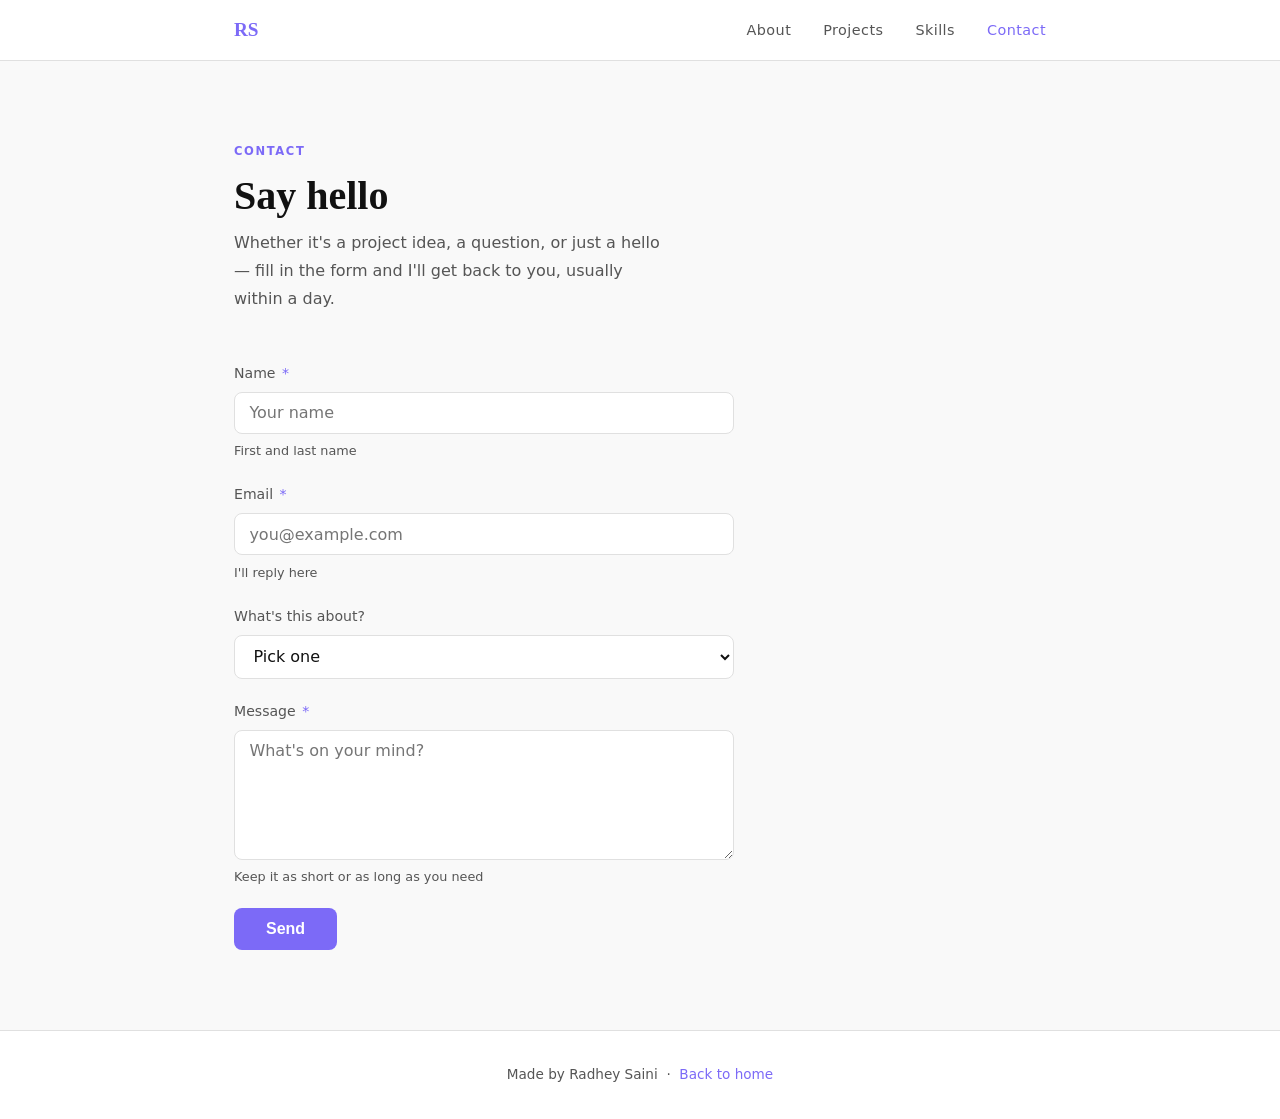
==== contact.html @ 5c586a08 "Add files via upload" ====
<!DOCTYPE html>
<html lang="en">
<head>
  <meta charset="UTF-8" />
  <meta name="viewport" content="width=device-width, initial-scale=1.0" />
  <meta name="description" content="Get in touch with Radhey Saini — BCA student and data analytics intern based in New Delhi." />
  <meta name="robots" content="index, follow" />
  <meta name="author" content="Radhey Saini" />

  <meta property="og:title" content="Contact | Radhey Saini" />
  <meta property="og:description" content="Drop me a message — I usually reply within a day." />
  <meta property="og:type" content="website" />

  <meta name="twitter:card" content="summary" />
  <meta name="twitter:title" content="Contact | Radhey Saini" />
  <meta name="twitter:description" content="Drop me a message — I usually reply within a day." />

  <title>Contact | Radhey Saini</title>

  <style>
    *, *::before, *::after { box-sizing: border-box; margin: 0; padding: 0; }

    :root {
      --bg: #0f0f0f;
      --surface: #161616;
      --border: #2a2a2a;
      --accent: #7c6af7;
      --accent-dim: #3d3580;
      --text: #e8e8e8;
      --muted: #888;
      --font-display: 'Georgia', serif;
      --font-body: system-ui, -apple-system, sans-serif;
      --radius: 8px;
      --max-w: 860px;
    }

    @media (prefers-color-scheme: light) {
      :root { --bg: #f9f9f9; --surface: #ffffff; --border: #e0e0e0; --text: #111; --muted: #555; }
    }

    @media (prefers-reduced-motion: reduce) {
      * { animation: none !important; transition: none !important; }
    }

    html { scroll-behavior: smooth; }
    body { background: var(--bg); color: var(--text); font-family: var(--font-body); font-size: 1rem; line-height: 1.75; }

    .skip-link {
      position: absolute; top: -100%; left: 1rem;
      background: var(--accent); color: #fff;
      padding: 0.5rem 1rem; border-radius: var(--radius);
      font-weight: 600; z-index: 9999; transition: top 0.2s;
    }
    .skip-link:focus { top: 1rem; }

    header { background: var(--surface); border-bottom: 1px solid var(--border); position: sticky; top: 0; z-index: 100; }

    nav {
      max-width: var(--max-w); margin: 0 auto;
      padding: 0 1.5rem; display: flex;
      align-items: center; justify-content: space-between; height: 60px;
    }

    .nav-logo { font-family: var(--font-display); font-size: 1.2rem; font-weight: bold; color: var(--accent); text-decoration: none; }
    .nav-logo:focus-visible { outline: 2px solid var(--accent); outline-offset: 4px; border-radius: 4px; }

    .nav-links { list-style: none; display: flex; gap: 2rem; }
    .nav-links a { color: var(--muted); text-decoration: none; font-size: 0.9rem; letter-spacing: 0.03em; transition: color 0.2s; }
    .nav-links a:hover, .nav-links a:focus-visible { color: var(--text); }
    .nav-links a:focus-visible { outline: 2px solid var(--accent); outline-offset: 4px; border-radius: 4px; }
    .nav-links a[aria-current="page"] { color: var(--accent); }

    main { max-width: var(--max-w); margin: 0 auto; padding: 5rem 1.5rem; }

    h1 { font-family: var(--font-display); font-size: clamp(1.8rem, 4vw, 2.5rem); line-height: 1.25; margin-bottom: 0.5rem; }

    .section-label { font-size: 0.72rem; letter-spacing: 0.14em; text-transform: uppercase; color: var(--accent); font-weight: 600; margin-bottom: 0.6rem; display: block; }

    .page-sub { color: var(--muted); margin-bottom: 3rem; max-width: 440px; }

    .contact-form { display: flex; flex-direction: column; gap: 1.25rem; max-width: 500px; }

    .form-group { display: flex; flex-direction: column; gap: 0.4rem; }

    label { font-size: 0.88rem; color: var(--muted); font-weight: 500; }

    .required-mark { color: var(--accent); margin-left: 2px; }

    input, textarea, select {
      background: var(--surface); border: 1px solid var(--border);
      color: var(--text); padding: 0.65rem 0.9rem;
      border-radius: var(--radius); font-size: 1rem;
      font-family: var(--font-body); transition: border-color 0.2s; width: 100%;
    }

    input:focus, textarea:focus, select:focus {
      outline: none; border-color: var(--accent);
      box-shadow: 0 0 0 3px rgba(124,106,247,0.2);
    }

    input[aria-invalid="true"], textarea[aria-invalid="true"] { border-color: #d95f5f; }

    textarea { resize: vertical; min-height: 130px; }

    .field-hint { font-size: 0.8rem; color: var(--muted); }

    .submit-btn {
      align-self: flex-start; padding: 0.75rem 2rem;
      background: var(--accent); color: #fff; border: none;
      border-radius: var(--radius); font-size: 1rem;
      font-weight: 600; cursor: pointer; transition: background 0.2s;
    }
    .submit-btn:hover { background: var(--accent-dim); }
    .submit-btn:focus-visible { outline: 2px solid var(--text); outline-offset: 4px; }

    .success-msg {
      display: none;
      background: #1a2e1a; border: 1px solid #3a6b3a;
      color: #7fcc7f; padding: 1rem 1.25rem;
      border-radius: var(--radius); font-size: 0.95rem;
      max-width: 500px;
    }

    footer { background: var(--surface); border-top: 1px solid var(--border); text-align: center; padding: 2rem 1.5rem; color: var(--muted); font-size: 0.85rem; }
    footer a { color: var(--accent); text-decoration: none; }
    footer a:hover { text-decoration: underline; }
    footer a:focus-visible { outline: 2px solid var(--accent); outline-offset: 4px; border-radius: 4px; }

    @media (max-width: 600px) {
      .nav-links { gap: 1.2rem; }
    }
  </style>
</head>

<body>

  <a href="#main-content" class="skip-link">Skip to main content</a>

  <header role="banner">
    <nav aria-label="Primary navigation">
      <a href="index.html" class="nav-logo" aria-label="Radhey Saini — go to homepage">RS</a>
      <ul class="nav-links" role="list">
        <li><a href="index.html#about">About</a></li>
        <li><a href="index.html#projects">Projects</a></li>
        <li><a href="index.html#skills">Skills</a></li>
        <li><a href="contact.html" aria-current="page">Contact</a></li>
      </ul>
    </nav>
  </header>

  <main id="main-content">
    <span class="section-label" aria-hidden="true">Contact</span>
    <h1>Say hello</h1>
    <p class="page-sub">Whether it's a project idea, a question, or just a hello — fill in the form and I'll get back to you, usually within a day.</p>

    <div role="status" class="success-msg" id="success-msg" aria-live="polite">
      Got it — I'll reply soon.
    </div>

    <form class="contact-form" id="contact-form" aria-label="Contact form" novalidate>

      <div class="form-group">
        <label for="name">
          Name <span class="required-mark" aria-hidden="true">*</span>
        </label>
        <input
          type="text"
          id="name"
          name="name"
          required
          autocomplete="name"
          aria-required="true"
          aria-describedby="name-hint"
          placeholder="Your name"
        />
        <span class="field-hint" id="name-hint">First and last name</span>
      </div>

      <div class="form-group">
        <label for="email">
          Email <span class="required-mark" aria-hidden="true">*</span>
        </label>
        <input
          type="email"
          id="email"
          name="email"
          required
          autocomplete="email"
          aria-required="true"
          aria-describedby="email-hint"
          placeholder="you@example.com"
        />
        <span class="field-hint" id="email-hint">I'll reply here</span>
      </div>

      <div class="form-group">
        <label for="subject">What's this about?</label>
        <select id="subject" name="subject">
          <option value="">Pick one</option>
          <option value="work">Work or internship</option>
          <option value="project">Collaboration</option>
          <option value="general">Just saying hi</option>
        </select>
      </div>

      <div class="form-group">
        <label for="message">
          Message <span class="required-mark" aria-hidden="true">*</span>
        </label>
        <textarea
          id="message"
          name="message"
          required
          aria-required="true"
          aria-describedby="message-hint"
          placeholder="What's on your mind?"
        ></textarea>
        <span class="field-hint" id="message-hint">Keep it as short or as long as you need</span>
      </div>

      <button type="submit" class="submit-btn">Send</button>

    </form>
  </main>

  <footer role="contentinfo">
    <p>Made by Radhey Saini &nbsp;·&nbsp; <a href="index.html">Back to home</a></p>
  </footer>

  <script>
    const form = document.getElementById('contact-form');
    const successMsg = document.getElementById('success-msg');

    form.addEventListener('submit', function (e) {
      e.preventDefault();
      let valid = true;
      let firstInvalid = null;

      form.querySelectorAll('[required]').forEach(field => {
        if (!field.value.trim()) {
          field.setAttribute('aria-invalid', 'true');
          if (!firstInvalid) firstInvalid = field;
          valid = false;
        } else {
          field.setAttribute('aria-invalid', 'false');
        }
      });

      if (!valid) {
        firstInvalid.focus();
        return;
      }

      form.style.display = 'none';
      successMsg.style.display = 'block';
      successMsg.focus();
    });
  </script>

</body>
</html>
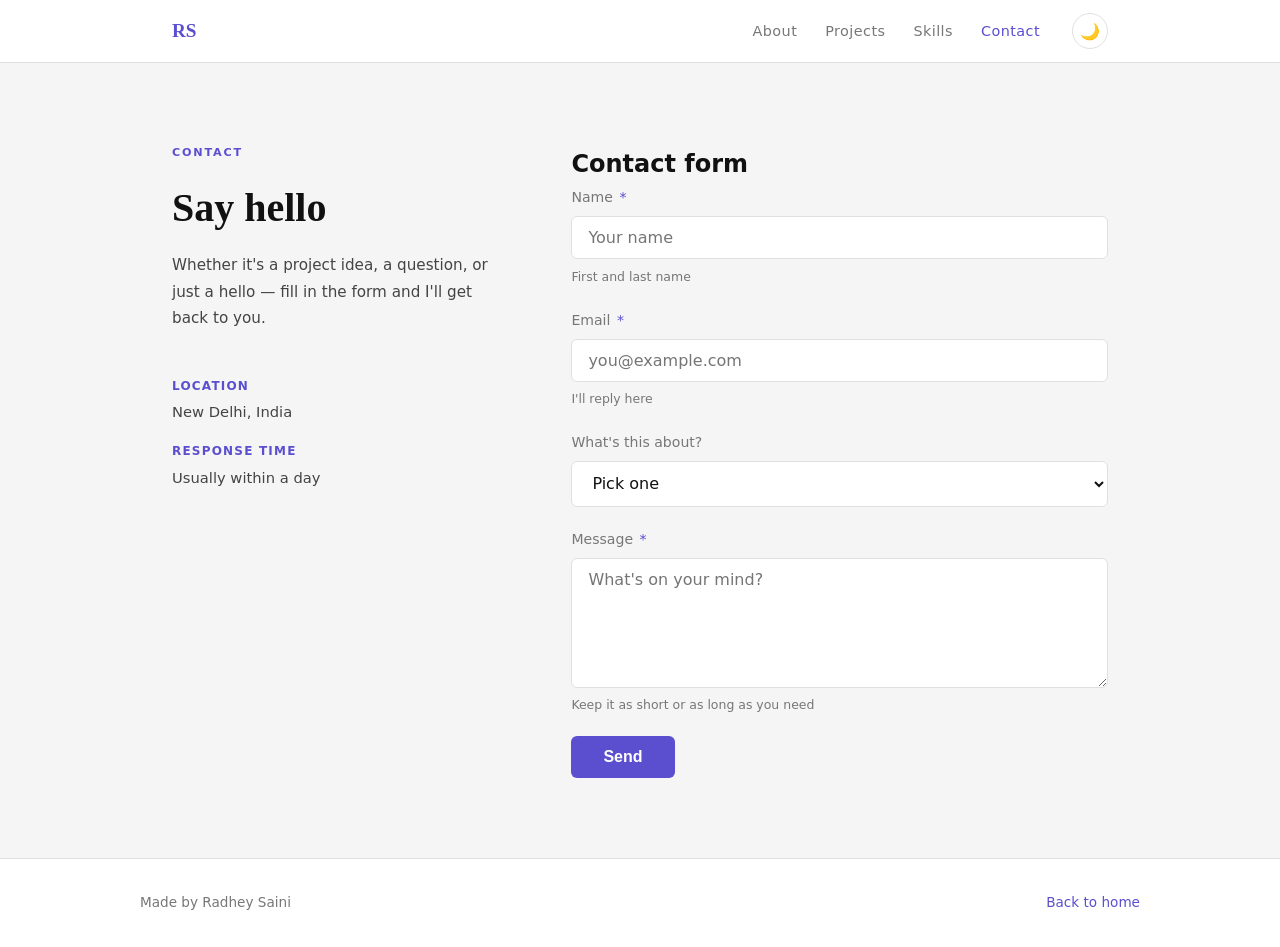
==== commit 328f69d6: "contact.html" ====
--- a/contact.html
+++ b/contact.html
@@ -1,5 +1,6 @@
+
 <!DOCTYPE html>
-<html lang="en">
+<html lang="en" data-theme="dark">
 <head>
   <meta charset="UTF-8" />
   <meta name="viewport" content="width=device-width, initial-scale=1.0" />
@@ -18,116 +19,137 @@
   <title>Contact | Radhey Saini</title>
 
   <style>
-    *, *::before, *::after { box-sizing: border-box; margin: 0; padding: 0; }
-
     :root {
       --bg: #0f0f0f;
-      --surface: #161616;
-      --border: #2a2a2a;
+      --bg-alt: #141414;
+      --surface: #1a1a1a;
+      --border: #272727;
       --accent: #7c6af7;
       --accent-dim: #3d3580;
+      --accent-glow: rgba(124, 106, 247, 0.15);
       --text: #e8e8e8;
-      --muted: #888;
+      --text-secondary: #aaa;
+      --muted: #666;
       --font-display: 'Georgia', serif;
       --font-body: system-ui, -apple-system, sans-serif;
-      --radius: 8px;
-      --max-w: 860px;
-    }
-
-    @media (prefers-color-scheme: light) {
-      :root { --bg: #f9f9f9; --surface: #ffffff; --border: #e0e0e0; --text: #111; --muted: #555; }
+      --radius: 10px;
+      --radius-sm: 6px;
+      --max-w: 1000px;
+      --nav-h: 62px;
+      --transition: 0.2s ease;
+    }
+
+    [data-theme="light"] {
+      --bg: #f5f5f5;
+      --bg-alt: #ececec;
+      --surface: #ffffff;
+      --border: #e0e0e0;
+      --accent: #5b4fcf;
+      --accent-dim: #3d3580;
+      --accent-glow: rgba(91, 79, 207, 0.1);
+      --text: #111;
+      --text-secondary: #444;
+      --muted: #777;
     }
 
     @media (prefers-reduced-motion: reduce) {
-      * { animation: none !important; transition: none !important; }
-    }
-
+      *, *::before, *::after { transition: none !important; animation: none !important; }
+    }
+
+    *, *::before, *::after { box-sizing: border-box; margin: 0; padding: 0; }
     html { scroll-behavior: smooth; }
-    body { background: var(--bg); color: var(--text); font-family: var(--font-body); font-size: 1rem; line-height: 1.75; }
-
-    .skip-link {
-      position: absolute; top: -100%; left: 1rem;
-      background: var(--accent); color: #fff;
-      padding: 0.5rem 1rem; border-radius: var(--radius);
-      font-weight: 600; z-index: 9999; transition: top 0.2s;
-    }
+    body { background-color: var(--bg); color: var(--text); font-family: var(--font-body); line-height: 1.75; transition: background-color var(--transition), color var(--transition); }
+
+    .skip-link { position: absolute; top: -100%; left: 1rem; background: var(--accent); color: #fff; padding: 0.5rem 1rem; border-radius: var(--radius-sm); font-weight: 600; z-index: 9999; transition: top var(--transition); }
     .skip-link:focus { top: 1rem; }
 
-    header { background: var(--surface); border-bottom: 1px solid var(--border); position: sticky; top: 0; z-index: 100; }
-
-    nav {
-      max-width: var(--max-w); margin: 0 auto;
-      padding: 0 1.5rem; display: flex;
-      align-items: center; justify-content: space-between; height: 60px;
-    }
+    header { background: var(--surface); border-bottom: 1px solid var(--border); position: sticky; top: 0; z-index: 100; transition: background var(--transition), border-color var(--transition); }
+
+    nav { max-width: var(--max-w); margin: 0 auto; padding: 0 2rem; height: var(--nav-h); display: flex; align-items: center; justify-content: space-between; }
 
     .nav-logo { font-family: var(--font-display); font-size: 1.2rem; font-weight: bold; color: var(--accent); text-decoration: none; }
     .nav-logo:focus-visible { outline: 2px solid var(--accent); outline-offset: 4px; border-radius: 4px; }
 
-    .nav-links { list-style: none; display: flex; gap: 2rem; }
-    .nav-links a { color: var(--muted); text-decoration: none; font-size: 0.9rem; letter-spacing: 0.03em; transition: color 0.2s; }
+    .nav-right { display: flex; align-items: center; gap: 2rem; }
+    .nav-links { list-style: none; display: flex; gap: 1.75rem; }
+    .nav-links a { color: var(--muted); text-decoration: none; font-size: 0.9rem; letter-spacing: 0.03em; transition: color var(--transition); }
     .nav-links a:hover, .nav-links a:focus-visible { color: var(--text); }
     .nav-links a:focus-visible { outline: 2px solid var(--accent); outline-offset: 4px; border-radius: 4px; }
     .nav-links a[aria-current="page"] { color: var(--accent); }
 
-    main { max-width: var(--max-w); margin: 0 auto; padding: 5rem 1.5rem; }
-
-    h1 { font-family: var(--font-display); font-size: clamp(1.8rem, 4vw, 2.5rem); line-height: 1.25; margin-bottom: 0.5rem; }
-
-    .section-label { font-size: 0.72rem; letter-spacing: 0.14em; text-transform: uppercase; color: var(--accent); font-weight: 600; margin-bottom: 0.6rem; display: block; }
-
-    .page-sub { color: var(--muted); margin-bottom: 3rem; max-width: 440px; }
-
-    .contact-form { display: flex; flex-direction: column; gap: 1.25rem; max-width: 500px; }
-
+    .theme-toggle { background: var(--surface); border: 1px solid var(--border); color: var(--text-secondary); width: 36px; height: 36px; border-radius: 50%; cursor: pointer; display: flex; align-items: center; justify-content: center; font-size: 1rem; transition: border-color var(--transition), color var(--transition); }
+    .theme-toggle:hover { border-color: var(--accent); color: var(--accent); }
+    .theme-toggle:focus-visible { outline: 2px solid var(--accent); outline-offset: 4px; }
+
+    /* Page layout — CSS Grid */
+    .page-grid {
+      max-width: var(--max-w);
+      margin: 0 auto;
+      padding: 5rem 2rem;
+      display: grid;
+      grid-template-columns: 1fr 1.6fr;
+      gap: 4rem;
+      align-items: start;
+    }
+
+    .contact-info { display: flex; flex-direction: column; gap: 0.75rem; }
+
+    h1 { font-family: var(--font-display); font-size: clamp(1.8rem, 4vw, 2.5rem); line-height: 1.2; margin-bottom: 0.5rem; }
+
+    .section-label { display: block; font-size: 0.7rem; letter-spacing: 0.16em; text-transform: uppercase; color: var(--accent); font-weight: 700; margin-bottom: 0.6rem; }
+
+    .page-sub { color: var(--text-secondary); max-width: 320px; font-size: 0.95rem; }
+
+    .info-block { margin-top: 2rem; display: flex; flex-direction: column; gap: 1rem; }
+
+    .info-item { display: flex; flex-direction: column; gap: 0.15rem; }
+    .info-item span:first-child { font-size: 0.75rem; text-transform: uppercase; letter-spacing: 0.1em; color: var(--accent); font-weight: 600; }
+    .info-item span:last-child { color: var(--text-secondary); font-size: 0.92rem; }
+
+    /* Form */
+    .contact-form { display: flex; flex-direction: column; gap: 1.25rem; }
     .form-group { display: flex; flex-direction: column; gap: 0.4rem; }
 
     label { font-size: 0.88rem; color: var(--muted); font-weight: 500; }
-
     .required-mark { color: var(--accent); margin-left: 2px; }
 
     input, textarea, select {
       background: var(--surface); border: 1px solid var(--border);
-      color: var(--text); padding: 0.65rem 0.9rem;
-      border-radius: var(--radius); font-size: 1rem;
-      font-family: var(--font-body); transition: border-color 0.2s; width: 100%;
-    }
-
-    input:focus, textarea:focus, select:focus {
-      outline: none; border-color: var(--accent);
-      box-shadow: 0 0 0 3px rgba(124,106,247,0.2);
-    }
-
+      color: var(--text); padding: 0.7rem 1rem;
+      border-radius: var(--radius-sm); font-size: 1rem;
+      font-family: var(--font-body); transition: border-color var(--transition), box-shadow var(--transition); width: 100%;
+    }
+    input:focus, textarea:focus, select:focus { outline: none; border-color: var(--accent); box-shadow: 0 0 0 3px var(--accent-glow); }
     input[aria-invalid="true"], textarea[aria-invalid="true"] { border-color: #d95f5f; }
 
     textarea { resize: vertical; min-height: 130px; }
-
-    .field-hint { font-size: 0.8rem; color: var(--muted); }
-
-    .submit-btn {
-      align-self: flex-start; padding: 0.75rem 2rem;
-      background: var(--accent); color: #fff; border: none;
-      border-radius: var(--radius); font-size: 1rem;
-      font-weight: 600; cursor: pointer; transition: background 0.2s;
-    }
-    .submit-btn:hover { background: var(--accent-dim); }
+    .field-hint { font-size: 0.78rem; color: var(--muted); }
+
+    .submit-btn { align-self: flex-start; padding: 0.75rem 2rem; background: var(--accent); color: #fff; border: none; border-radius: var(--radius-sm); font-size: 1rem; font-weight: 600; cursor: pointer; transition: background var(--transition), transform var(--transition); }
+    .submit-btn:hover { background: var(--accent-dim); transform: translateY(-1px); }
     .submit-btn:focus-visible { outline: 2px solid var(--text); outline-offset: 4px; }
 
-    .success-msg {
-      display: none;
-      background: #1a2e1a; border: 1px solid #3a6b3a;
-      color: #7fcc7f; padding: 1rem 1.25rem;
-      border-radius: var(--radius); font-size: 0.95rem;
-      max-width: 500px;
-    }
-
-    footer { background: var(--surface); border-top: 1px solid var(--border); text-align: center; padding: 2rem 1.5rem; color: var(--muted); font-size: 0.85rem; }
+    .success-msg { display: none; background: #1a2e1a; border: 1px solid #3a6b3a; color: #7fcc7f; padding: 1rem 1.25rem; border-radius: var(--radius-sm); font-size: 0.95rem; }
+
+    footer { background: var(--surface); border-top: 1px solid var(--border); padding: 2rem; transition: background var(--transition); }
+    .footer-inner { max-width: var(--max-w); margin: 0 auto; display: flex; align-items: center; justify-content: space-between; flex-wrap: wrap; gap: 1rem; font-size: 0.85rem; color: var(--muted); }
     footer a { color: var(--accent); text-decoration: none; }
     footer a:hover { text-decoration: underline; }
     footer a:focus-visible { outline: 2px solid var(--accent); outline-offset: 4px; border-radius: 4px; }
 
-    @media (max-width: 600px) {
-      .nav-links { gap: 1.2rem; }
+    /* Tablet */
+    @media (max-width: 768px) {
+      .page-grid { grid-template-columns: 1fr; gap: 2.5rem; padding: 3rem 1.25rem; }
+      .page-sub { max-width: 100%; }
+      nav { padding: 0 1.25rem; }
+    }
+
+    /* Mobile */
+    @media (max-width: 480px) {
+      nav { padding: 0 1rem; }
+      .nav-links { display: none; }
+      .page-grid { padding: 2.5rem 1rem; }
+      .footer-inner { flex-direction: column; text-align: center; }
     }
   </style>
 </head>
@@ -139,99 +161,112 @@
   <header role="banner">
     <nav aria-label="Primary navigation">
       <a href="index.html" class="nav-logo" aria-label="Radhey Saini — go to homepage">RS</a>
-      <ul class="nav-links" role="list">
-        <li><a href="index.html#about">About</a></li>
-        <li><a href="index.html#projects">Projects</a></li>
-        <li><a href="index.html#skills">Skills</a></li>
-        <li><a href="contact.html" aria-current="page">Contact</a></li>
-      </ul>
+      <div class="nav-right">
+        <ul class="nav-links" role="list">
+          <li><a href="index.html#about">About</a></li>
+          <li><a href="index.html#projects">Projects</a></li>
+          <li><a href="index.html#skills">Skills</a></li>
+          <li><a href="contact.html" aria-current="page">Contact</a></li>
+        </ul>
+        <button class="theme-toggle" aria-label="Toggle light and dark mode" id="theme-btn">🌙</button>
+      </div>
     </nav>
   </header>
 
   <main id="main-content">
-    <span class="section-label" aria-hidden="true">Contact</span>
-    <h1>Say hello</h1>
-    <p class="page-sub">Whether it's a project idea, a question, or just a hello — fill in the form and I'll get back to you, usually within a day.</p>
-
-    <div role="status" class="success-msg" id="success-msg" aria-live="polite">
-      Got it — I'll reply soon.
+    <div class="page-grid">
+
+      <aside class="contact-info" aria-label="Contact information">
+        <span class="section-label" aria-hidden="true">Contact</span>
+        <h1>Say hello</h1>
+        <p class="page-sub">Whether it's a project idea, a question, or just a hello — fill in the form and I'll get back to you.</p>
+        <div class="info-block">
+          <div class="info-item">
+            <span>Location</span>
+            <span>New Delhi, India</span>
+          </div>
+          <div class="info-item">
+            <span>Response time</span>
+            <span>Usually within a day</span>
+          </div>
+        </div>
+      </aside>
+
+      <section aria-labelledby="form-heading">
+        <h2 id="form-heading" class="visually-hidden">Contact form</h2>
+
+        <div role="status" class="success-msg" id="success-msg" aria-live="polite">
+          Got it — I'll reply soon.
+        </div>
+
+        <form class="contact-form" id="contact-form" aria-label="Contact form" novalidate>
+
+          <div class="form-group">
+            <label for="name">Name <span class="required-mark" aria-hidden="true">*</span></label>
+            <input type="text" id="name" name="name" required autocomplete="name" aria-required="true" aria-describedby="name-hint" placeholder="Your name" />
+            <span class="field-hint" id="name-hint">First and last name</span>
+          </div>
+
+          <div class="form-group">
+            <label for="email">Email <span class="required-mark" aria-hidden="true">*</span></label>
+            <input type="email" id="email" name="email" required autocomplete="email" aria-required="true" aria-describedby="email-hint" placeholder="you@example.com" />
+            <span class="field-hint" id="email-hint">I'll reply here</span>
+          </div>
+
+          <div class="form-group">
+            <label for="subject">What's this about?</label>
+            <select id="subject" name="subject">
+              <option value="">Pick one</option>
+              <option value="work">Work or internship</option>
+              <option value="project">Collaboration</option>
+              <option value="general">Just saying hi</option>
+            </select>
+          </div>
+
+          <div class="form-group">
+            <label for="message">Message <span class="required-mark" aria-hidden="true">*</span></label>
+            <textarea id="message" name="message" required aria-required="true" aria-describedby="message-hint" placeholder="What's on your mind?"></textarea>
+            <span class="field-hint" id="message-hint">Keep it as short or as long as you need</span>
+          </div>
+
+          <button type="submit" class="submit-btn">Send</button>
+
+        </form>
+      </section>
+
     </div>
-
-    <form class="contact-form" id="contact-form" aria-label="Contact form" novalidate>
-
-      <div class="form-group">
-        <label for="name">
-          Name <span class="required-mark" aria-hidden="true">*</span>
-        </label>
-        <input
-          type="text"
-          id="name"
-          name="name"
-          required
-          autocomplete="name"
-          aria-required="true"
-          aria-describedby="name-hint"
-          placeholder="Your name"
-        />
-        <span class="field-hint" id="name-hint">First and last name</span>
-      </div>
-
-      <div class="form-group">
-        <label for="email">
-          Email <span class="required-mark" aria-hidden="true">*</span>
-        </label>
-        <input
-          type="email"
-          id="email"
-          name="email"
-          required
-          autocomplete="email"
-          aria-required="true"
-          aria-describedby="email-hint"
-          placeholder="you@example.com"
-        />
-        <span class="field-hint" id="email-hint">I'll reply here</span>
-      </div>
-
-      <div class="form-group">
-        <label for="subject">What's this about?</label>
-        <select id="subject" name="subject">
-          <option value="">Pick one</option>
-          <option value="work">Work or internship</option>
-          <option value="project">Collaboration</option>
-          <option value="general">Just saying hi</option>
-        </select>
-      </div>
-
-      <div class="form-group">
-        <label for="message">
-          Message <span class="required-mark" aria-hidden="true">*</span>
-        </label>
-        <textarea
-          id="message"
-          name="message"
-          required
-          aria-required="true"
-          aria-describedby="message-hint"
-          placeholder="What's on your mind?"
-        ></textarea>
-        <span class="field-hint" id="message-hint">Keep it as short or as long as you need</span>
-      </div>
-
-      <button type="submit" class="submit-btn">Send</button>
-
-    </form>
   </main>
 
   <footer role="contentinfo">
-    <p>Made by Radhey Saini &nbsp;·&nbsp; <a href="index.html">Back to home</a></p>
+    <div class="footer-inner">
+      <span>Made by Radhey Saini</span>
+      <a href="index.html">Back to home</a>
+    </div>
   </footer>
 
   <script>
+    // Theme toggle
+    const btn = document.getElementById('theme-btn');
+    const html = document.documentElement;
+    const stored = localStorage.getItem('theme');
+    const prefersDark = window.matchMedia('(prefers-color-scheme: dark)').matches;
+    const initial = stored || (prefersDark ? 'dark' : 'light');
+    html.setAttribute('data-theme', initial);
+    btn.textContent = initial === 'dark' ? '☀️' : '🌙';
+
+    btn.addEventListener('click', () => {
+      const current = html.getAttribute('data-theme');
+      const next = current === 'dark' ? 'light' : 'dark';
+      html.setAttribute('data-theme', next);
+      btn.textContent = next === 'dark' ? '☀️' : '🌙';
+      localStorage.setItem('theme', next);
+    });
+
+    // Form
     const form = document.getElementById('contact-form');
     const successMsg = document.getElementById('success-msg');
 
-    form.addEventListener('submit', function (e) {
+    form.addEventListener('submit', function(e) {
       e.preventDefault();
       let valid = true;
       let firstInvalid = null;
@@ -246,10 +281,7 @@
         }
       });
 
-      if (!valid) {
-        firstInvalid.focus();
-        return;
-      }
+      if (!valid) { firstInvalid.focus(); return; }
 
       form.style.display = 'none';
       successMsg.style.display = 'block';
